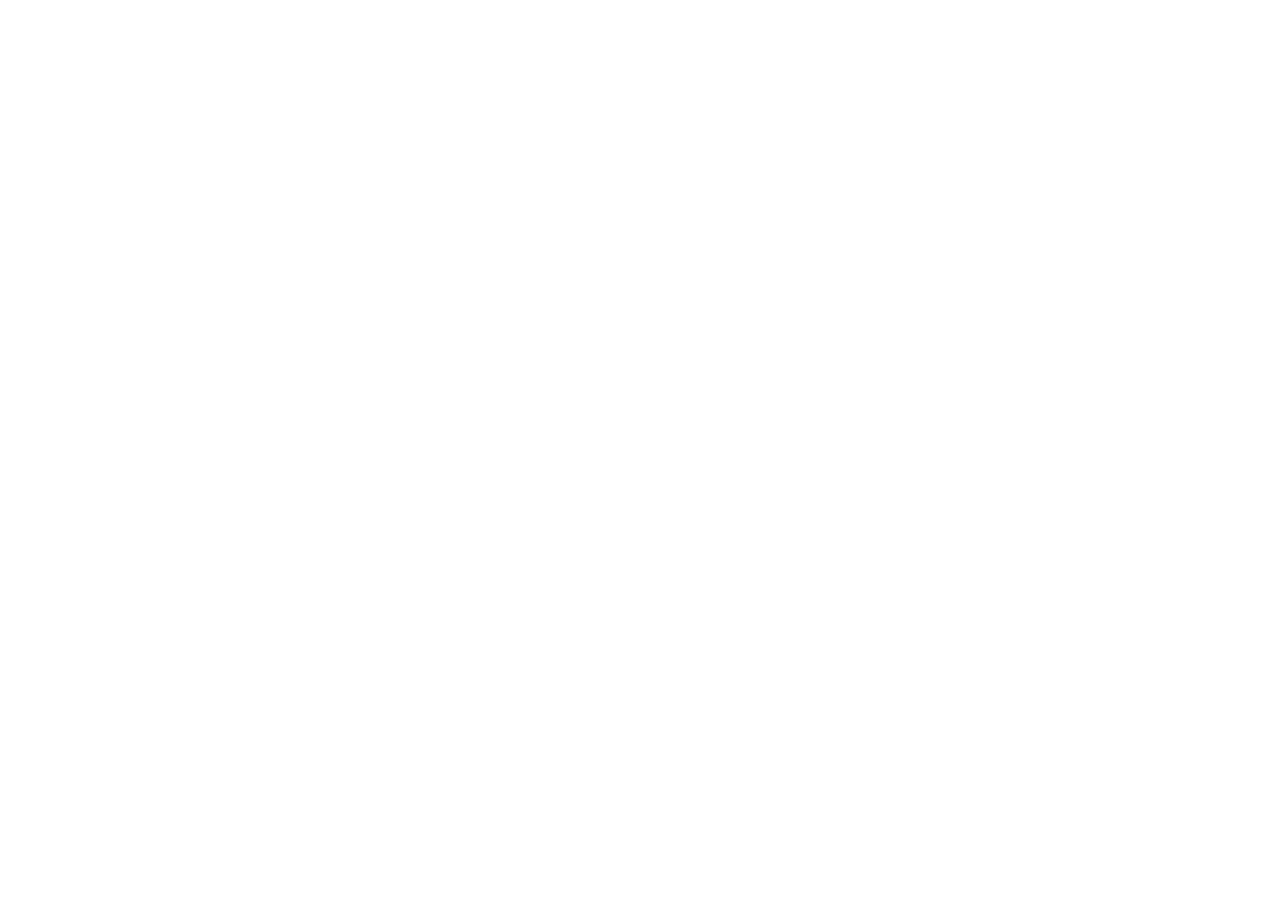
==== pages/index.html @ 06e5eed1 "1111111" ====
<!DOCTYPE html>
<html lang="en">
<head>
    <meta charset="utf-8">
    <title>历城</title>
    <script type="text/javascript" src="./common/js/head.js?v=1.0"></script>
    <script type="text/javascript">
        loadCSS("./css/index.css");
        loadJS("./js/index.js");
    </script>
</head>
<body>
    
</body>
</html>
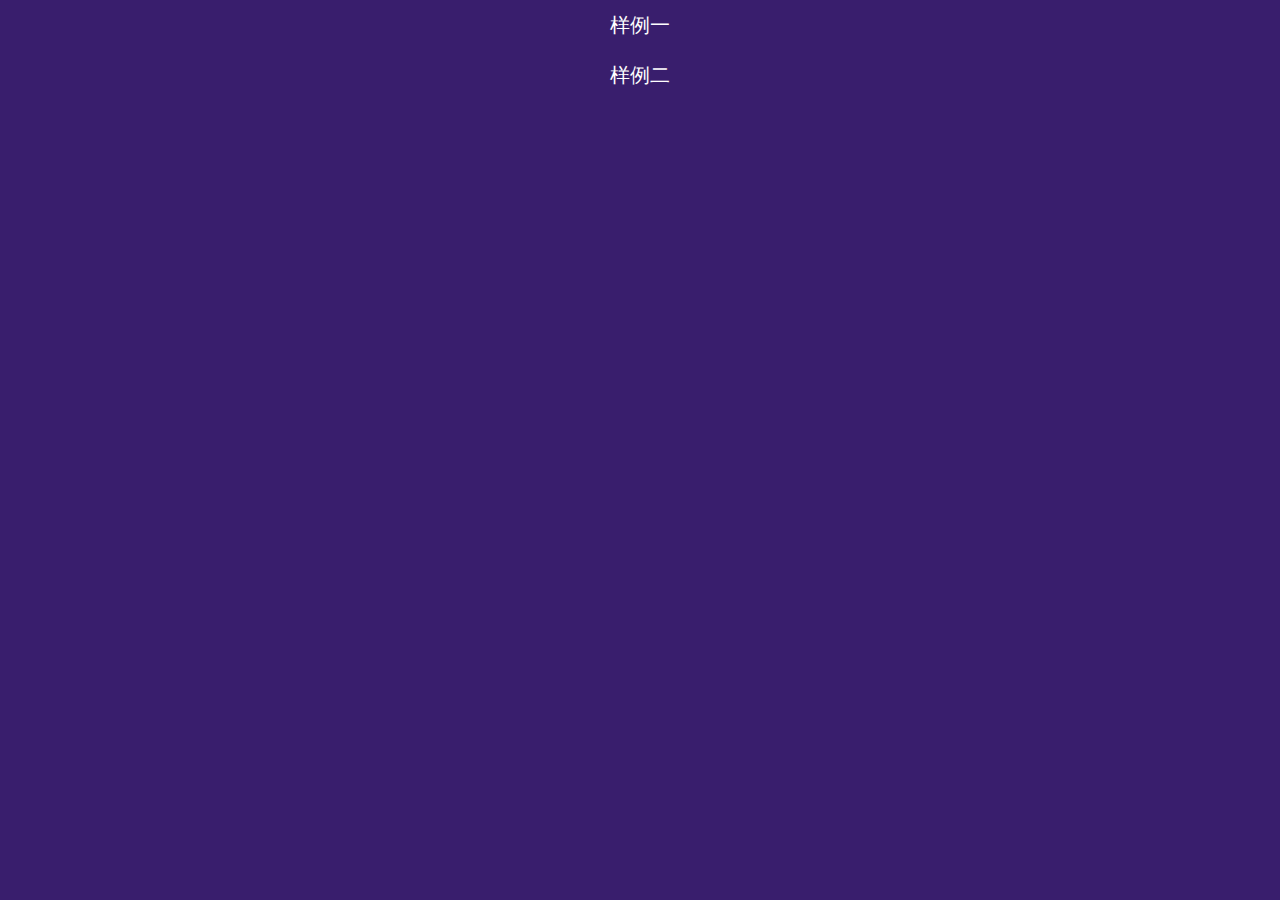
==== commit 1e4a8420: "柱形图简单版封装" ====
--- a/pages/index.html
+++ b/pages/index.html
@@ -2,7 +2,7 @@
 <html lang="en">
 <head>
     <meta charset="utf-8">
-    <title>历城</title>
+    <title>山东</title>
     <script type="text/javascript" src="./common/js/head.js?v=1.0"></script>
     <script type="text/javascript">
         loadCSS("./css/index.css");
@@ -10,6 +10,9 @@
     </script>
 </head>
 <body>
-    
+    <div style="height: 50px;line-height: 50px;color: #fff;font-size: 20px;text-align: center;">样例一</div>
+    <div id="zhu1"></div>
+    <div style="height: 50px;line-height: 50px;color: #fff;font-size: 20px;text-align: center;">样例二</div>
+    <div id="zhu2"></div>
 </body>
 </html>
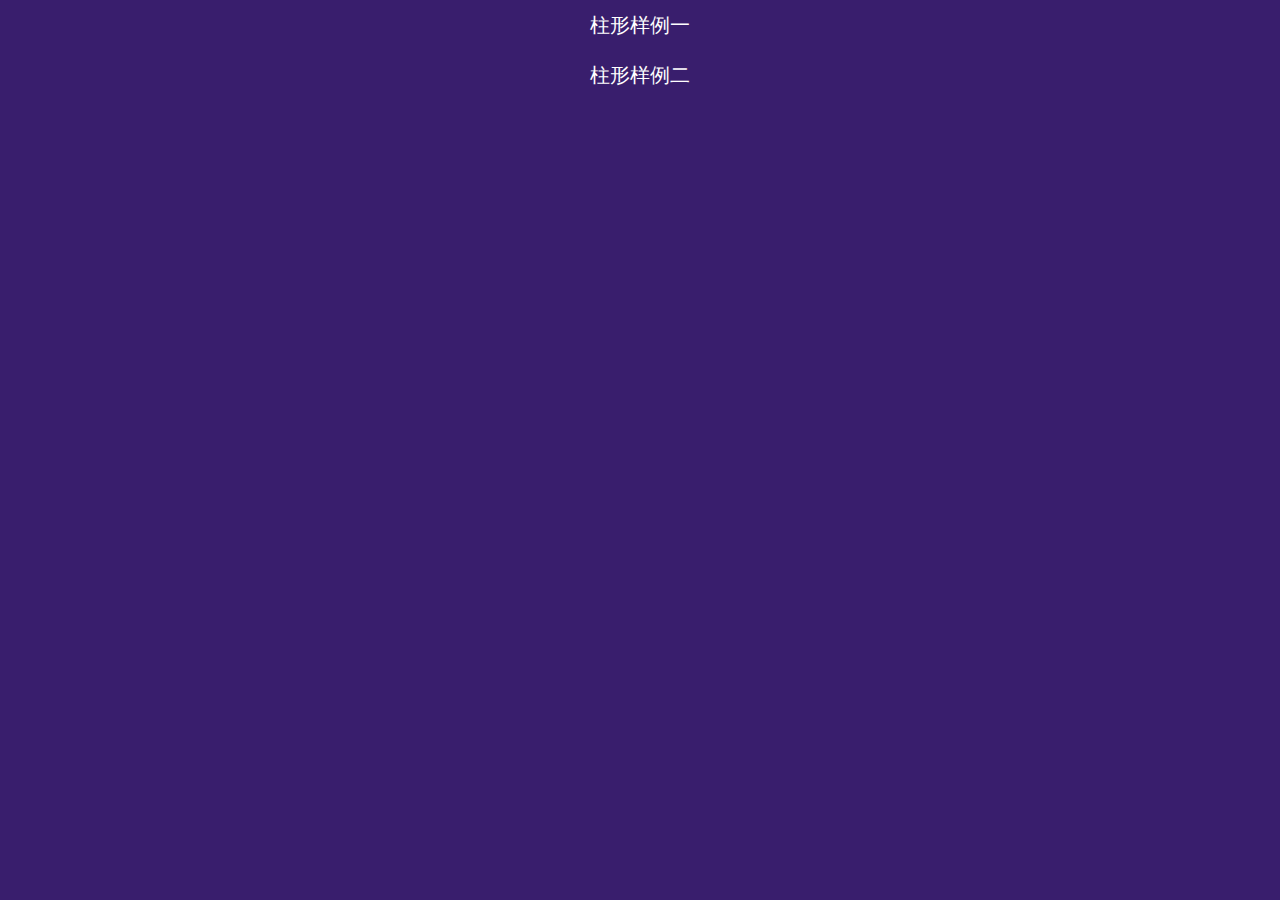
==== commit 85430aa2: "11111" ====
--- a/pages/index.html
+++ b/pages/index.html
@@ -10,9 +10,9 @@
     </script>
 </head>
 <body>
-    <div style="height: 50px;line-height: 50px;color: #fff;font-size: 20px;text-align: center;">样例一</div>
+    <div style="height: 50px;line-height: 50px;color: #fff;font-size: 20px;text-align: center;">柱形样例一</div>
     <div id="zhu1"></div>
-    <div style="height: 50px;line-height: 50px;color: #fff;font-size: 20px;text-align: center;">样例二</div>
+    <div style="height: 50px;line-height: 50px;color: #fff;font-size: 20px;text-align: center;">柱形样例二</div>
     <div id="zhu2"></div>
 </body>
 </html>
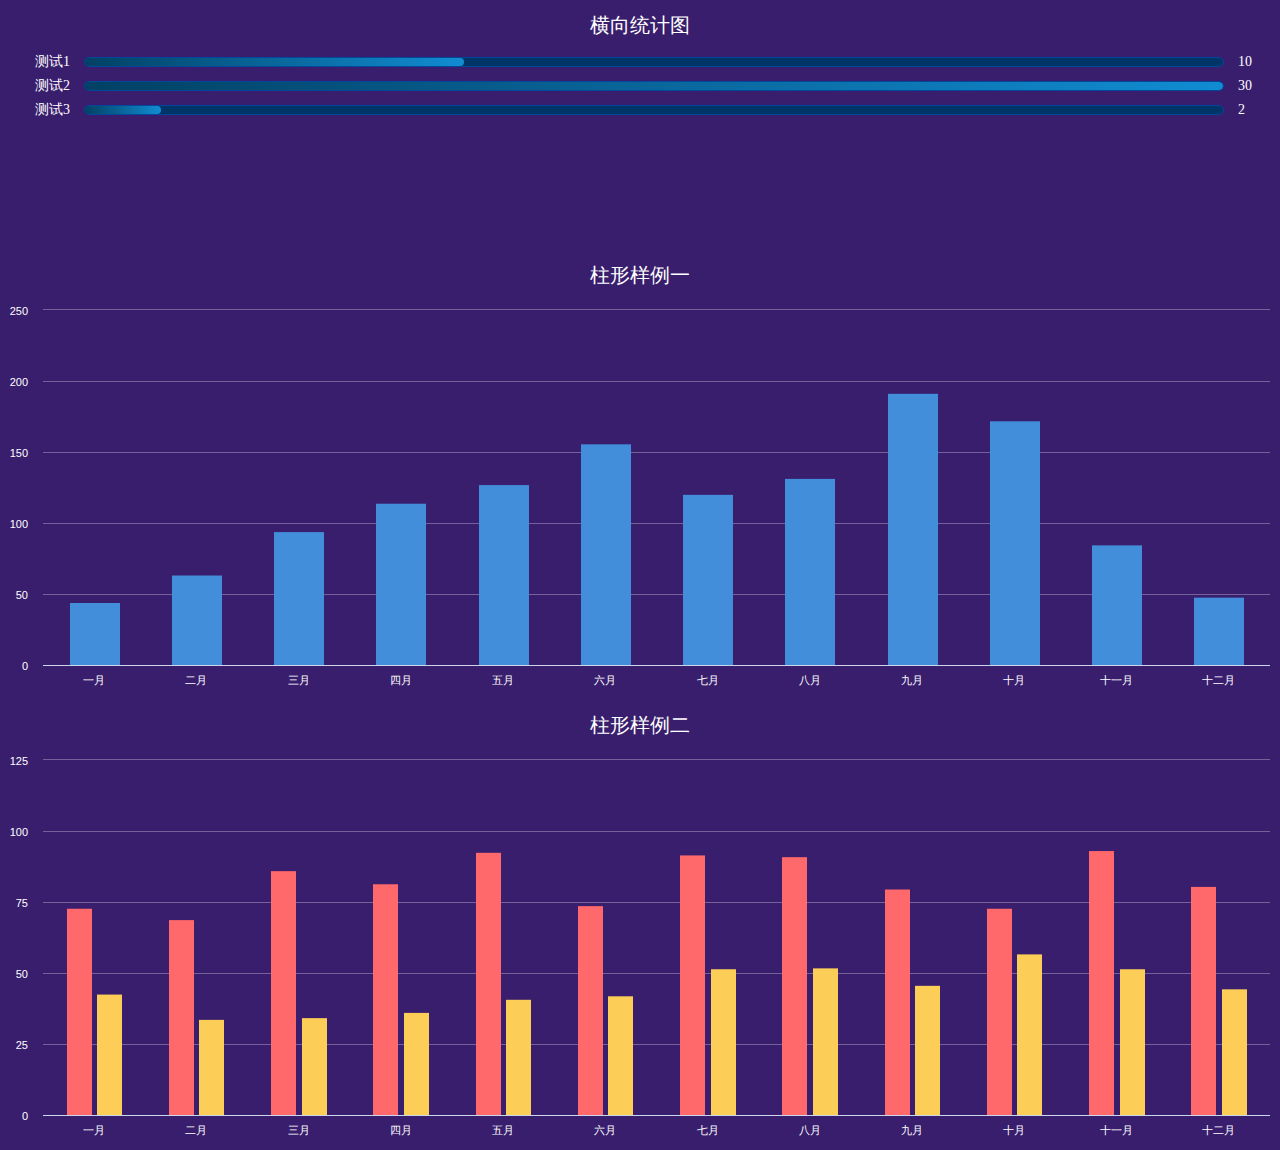
==== commit 82195de2: "111111" ====
--- a/pages/index.html
+++ b/pages/index.html
@@ -10,6 +10,8 @@
     </script>
 </head>
 <body>
+    <div style="height: 50px;line-height: 50px;color: #fff;font-size: 20px;text-align: center;">横向统计图</div>
+    <div id="zhu0" style="height: 200px;"></div>
     <div style="height: 50px;line-height: 50px;color: #fff;font-size: 20px;text-align: center;">柱形样例一</div>
     <div id="zhu1"></div>
     <div style="height: 50px;line-height: 50px;color: #fff;font-size: 20px;text-align: center;">柱形样例二</div>
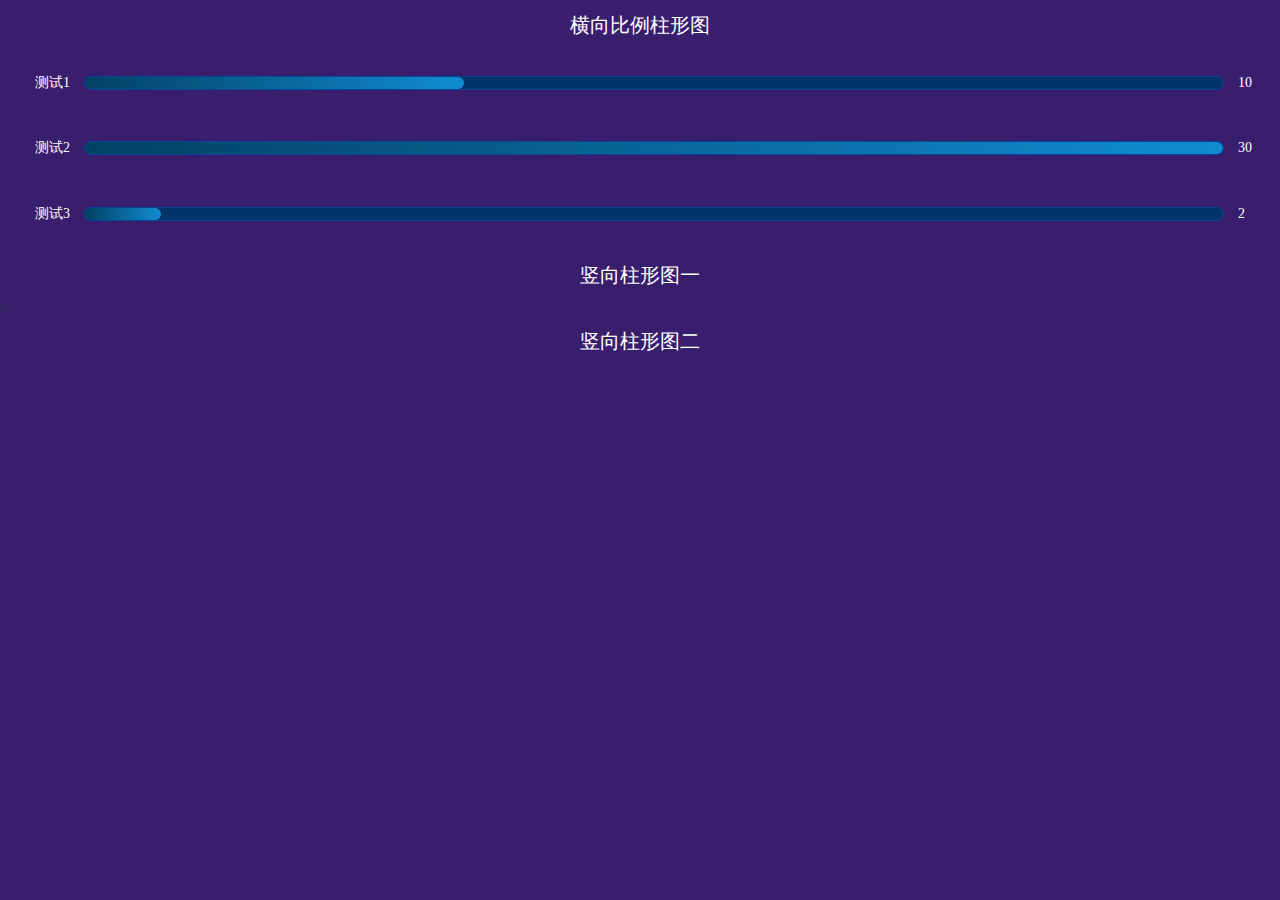
==== commit 18376d0d: "111111" ====
--- a/pages/index.html
+++ b/pages/index.html
@@ -10,11 +10,15 @@
     </script>
 </head>
 <body>
-    <div style="height: 50px;line-height: 50px;color: #fff;font-size: 20px;text-align: center;">横向统计图</div>
+    <div style="height: 50px;line-height: 50px;color: #fff;font-size: 20px;text-align: center;">横向比例柱形图</div>
     <div id="zhu0" style="height: 200px;"></div>
-    <div style="height: 50px;line-height: 50px;color: #fff;font-size: 20px;text-align: center;">柱形样例一</div>
-    <div id="zhu1"></div>
-    <div style="height: 50px;line-height: 50px;color: #fff;font-size: 20px;text-align: center;">柱形样例二</div>
+
+    <div style="height: 50px;line-height: 50px;color: #fff;font-size: 20px;text-align: center;">竖向柱形图一</div>
+    <div id="zhu1">
+        <
+    </div>
+
+    <div style="height: 50px;line-height: 50px;color: #fff;font-size: 20px;text-align: center;">竖向柱形图二</div>
     <div id="zhu2"></div>
 </body>
 </html>
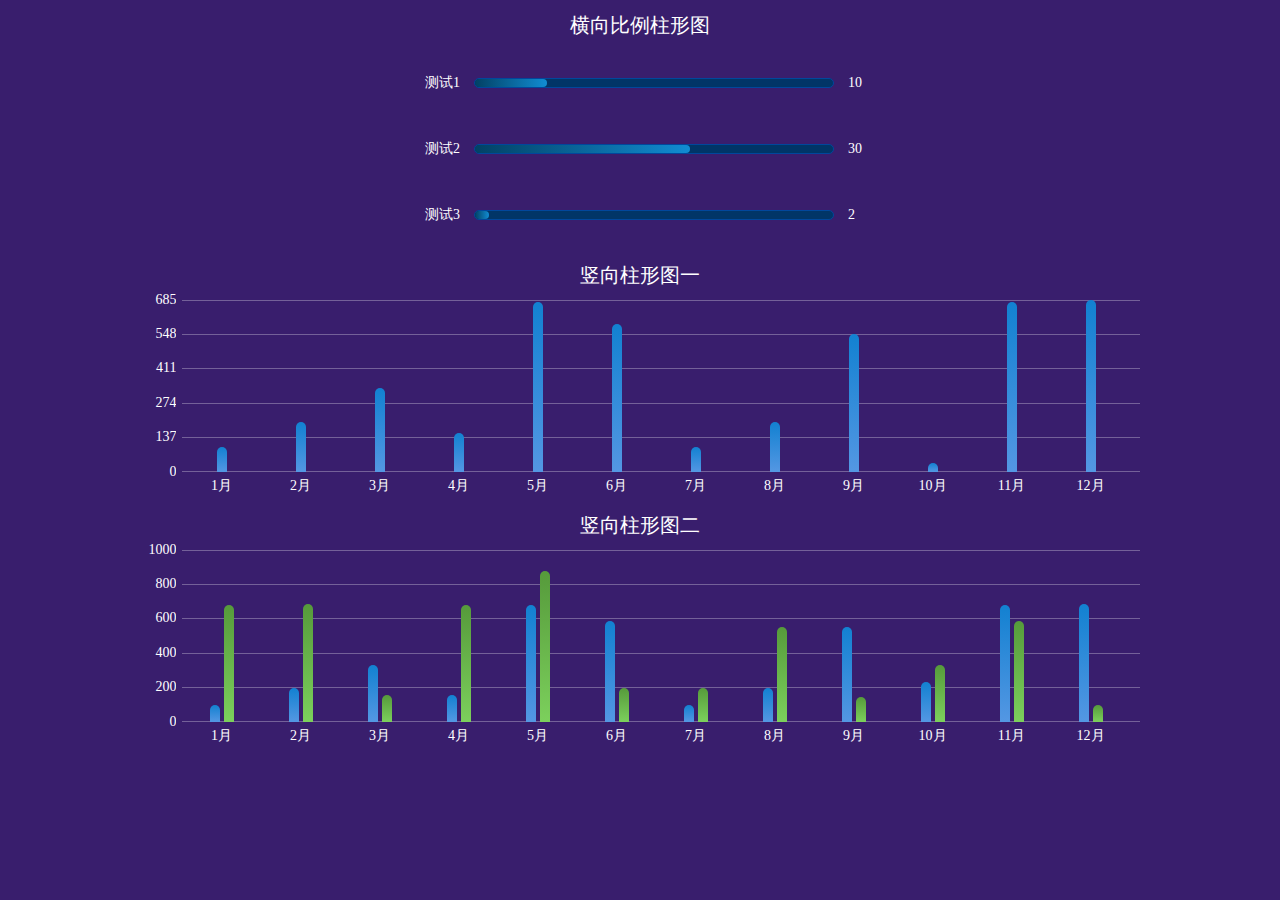
==== commit 02a55254: "111111" ====
--- a/pages/index.html
+++ b/pages/index.html
@@ -11,14 +11,12 @@
 </head>
 <body>
     <div style="height: 50px;line-height: 50px;color: #fff;font-size: 20px;text-align: center;">横向比例柱形图</div>
-    <div id="zhu0" style="height: 200px;"></div>
+    <div id="zhu0" style="height: 200px;width: 500px;margin: 0 auto;"></div>
 
     <div style="height: 50px;line-height: 50px;color: #fff;font-size: 20px;text-align: center;">竖向柱形图一</div>
-    <div id="zhu1">
-        <
-    </div>
+    <div id="zhu1" style="height: 200px;width: 1000px;margin: 0 auto;"></div>
 
     <div style="height: 50px;line-height: 50px;color: #fff;font-size: 20px;text-align: center;">竖向柱形图二</div>
-    <div id="zhu2"></div>
+    <div id="zhu2" style="height: 200px;width: 1000px;margin: 0 auto;"></div>
 </body>
 </html>
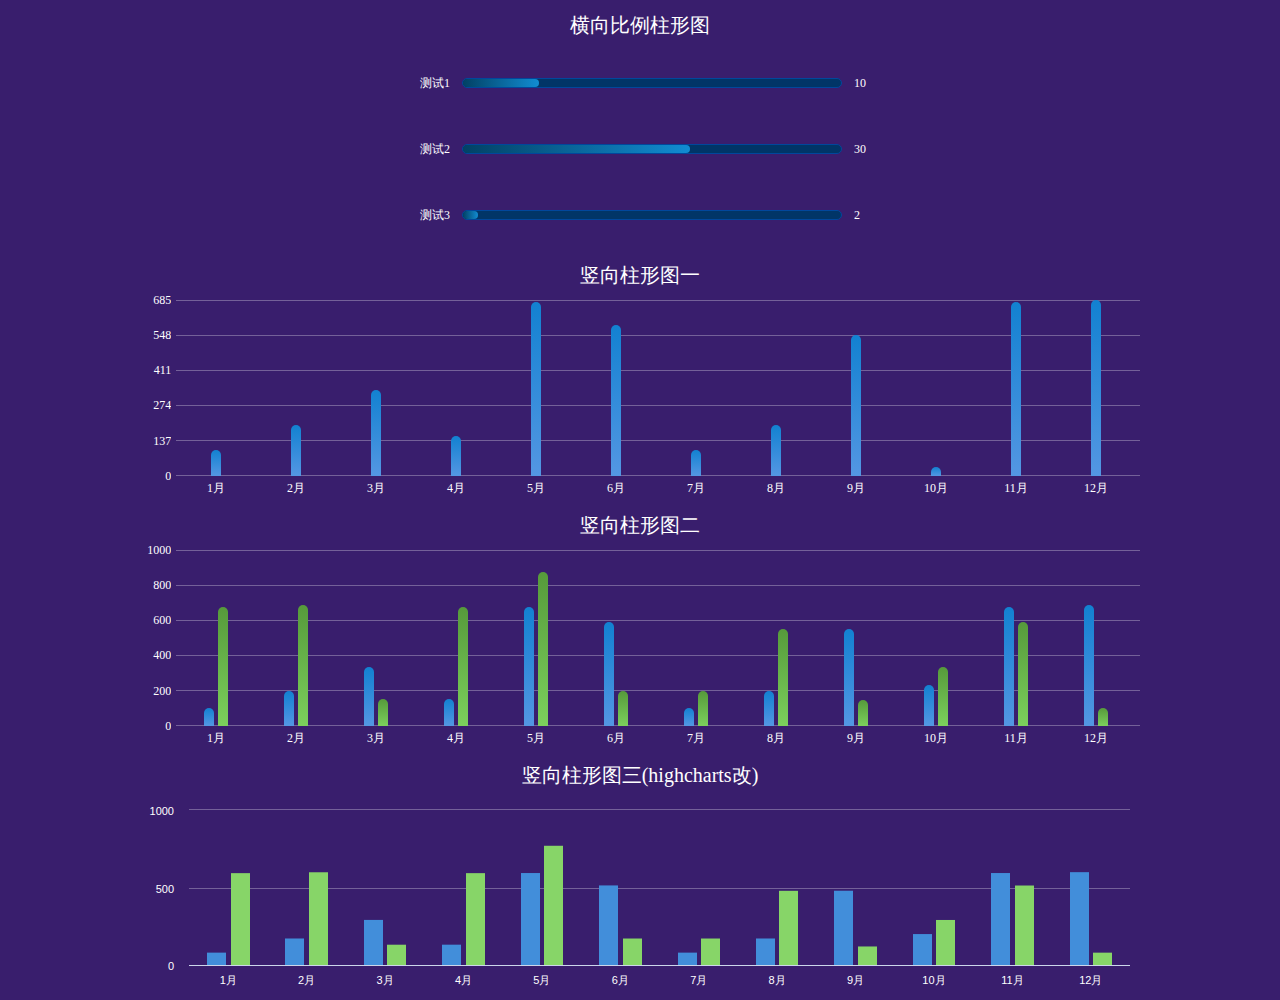
==== commit 1128e2d4: "111111" ====
--- a/pages/index.html
+++ b/pages/index.html
@@ -18,5 +18,7 @@
 
     <div style="height: 50px;line-height: 50px;color: #fff;font-size: 20px;text-align: center;">竖向柱形图二</div>
     <div id="zhu2" style="height: 200px;width: 1000px;margin: 0 auto;"></div>
+    <div style="height: 50px;line-height: 50px;color: #fff;font-size: 20px;text-align: center;">竖向柱形图三(highcharts改)</div>
+    <div id="zhu3" style="height: 200px;width: 1000px;margin: 0 auto;"></div>
 </body>
 </html>
